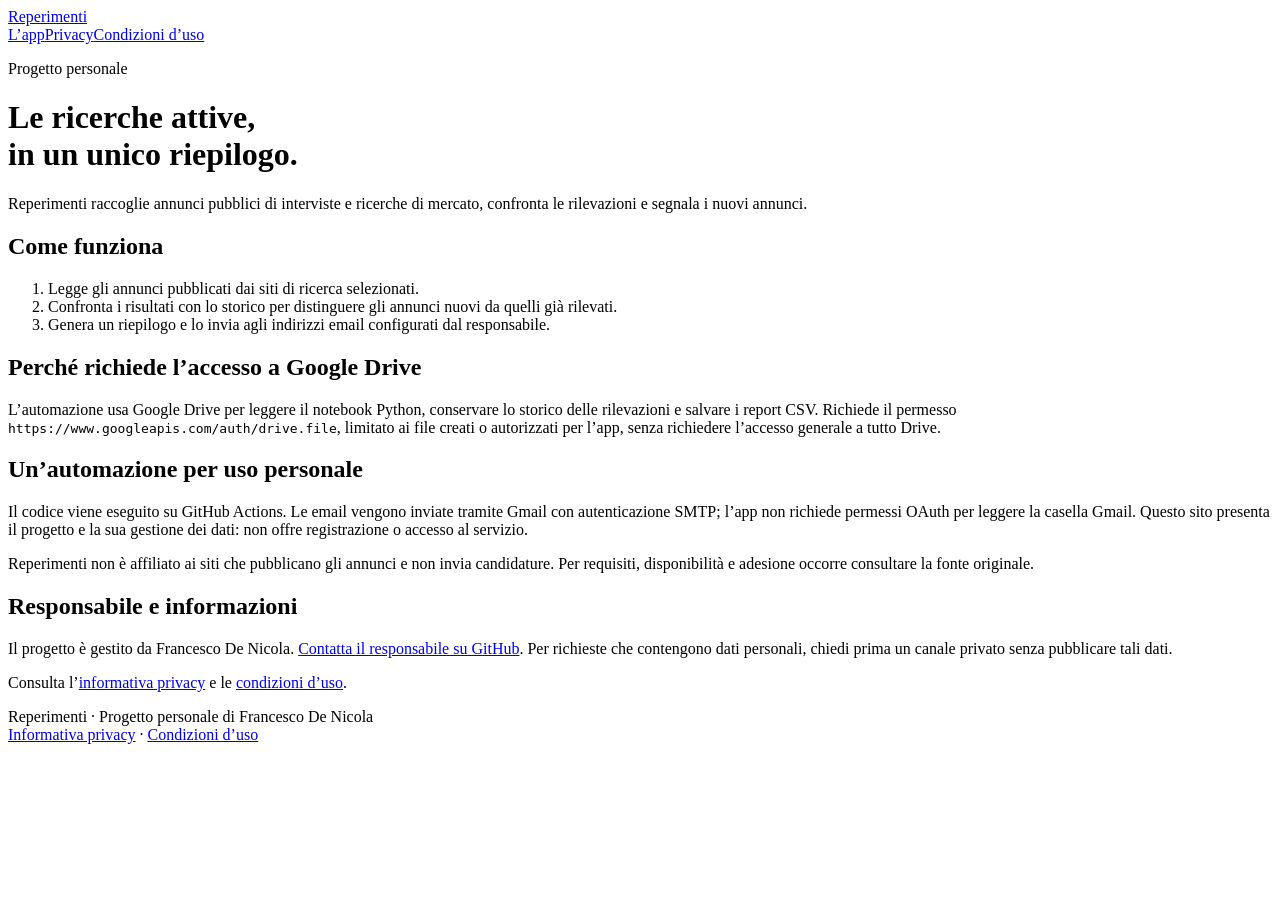
==== index.html @ 18822948 "Add index.html for Reperimenti information site" ====
<!doctype html>
<html lang="it">
<head>
<meta charset="utf-8">
<meta name="viewport" content="width=device-width, initial-scale=1">
<title>Ricerche di mercato in un unico riepilogo | Reperimenti</title>
<meta name="description" content="Reperimenti è un progetto personale che raccoglie annunci pubblici di ricerche di mercato e genera un riepilogo via email.">
<link rel="stylesheet" href="./style.css">
</head>
<body>
<header><a class="brand" href="./">Reperimenti</a><nav aria-label="Navigazione principale"><a href="./">L’app</a><a href="./privacy.html">Privacy</a><a href="./termini.html">Condizioni d’uso</a></nav></header>
<main><p class="eyebrow">Progetto personale</p><h1>Le ricerche attive,<br>in un unico riepilogo.</h1><p class="lead">Reperimenti raccoglie annunci pubblici di interviste e ricerche di mercato, confronta le rilevazioni e segnala i nuovi annunci.</p><div class="panel"><h2>Come funziona</h2><ol><li>Legge gli annunci pubblicati dai siti di ricerca selezionati.</li><li>Confronta i risultati con lo storico per distinguere gli annunci nuovi da quelli già rilevati.</li><li>Genera un riepilogo e lo invia agli indirizzi email configurati dal responsabile.</li></ol></div><h2>Perché richiede l’accesso a Google Drive</h2><p>L’automazione usa Google Drive per leggere il notebook Python, conservare lo storico delle rilevazioni e salvare i report CSV. Richiede il permesso <code>https://www.googleapis.com/auth/drive.file</code>, limitato ai file creati o autorizzati per l’app, senza richiedere l’accesso generale a tutto Drive.</p><h2>Un’automazione per uso personale</h2><p>Il codice viene eseguito su GitHub Actions. Le email vengono inviate tramite Gmail con autenticazione SMTP; l’app non richiede permessi OAuth per leggere la casella Gmail. Questo sito presenta il progetto e la sua gestione dei dati: non offre registrazione o accesso al servizio.</p><p>Reperimenti non è affiliato ai siti che pubblicano gli annunci e non invia candidature. Per requisiti, disponibilità e adesione occorre consultare la fonte originale.</p><h2>Responsabile e informazioni</h2><p>Il progetto è gestito da Francesco De Nicola. <a href="https://github.com/francescodenicola/reperimenti-info/issues">Contatta il responsabile su GitHub</a>. Per richieste che contengono dati personali, chiedi prima un canale privato senza pubblicare tali dati.</p><p>Consulta l’<a href="./privacy.html">informativa privacy</a> e le <a href="./termini.html">condizioni d’uso</a>.</p></main>
<footer>Reperimenti · Progetto personale di Francesco De Nicola<br><a href="./privacy.html">Informativa privacy</a> · <a href="./termini.html">Condizioni d’uso</a></footer>
</body></html>
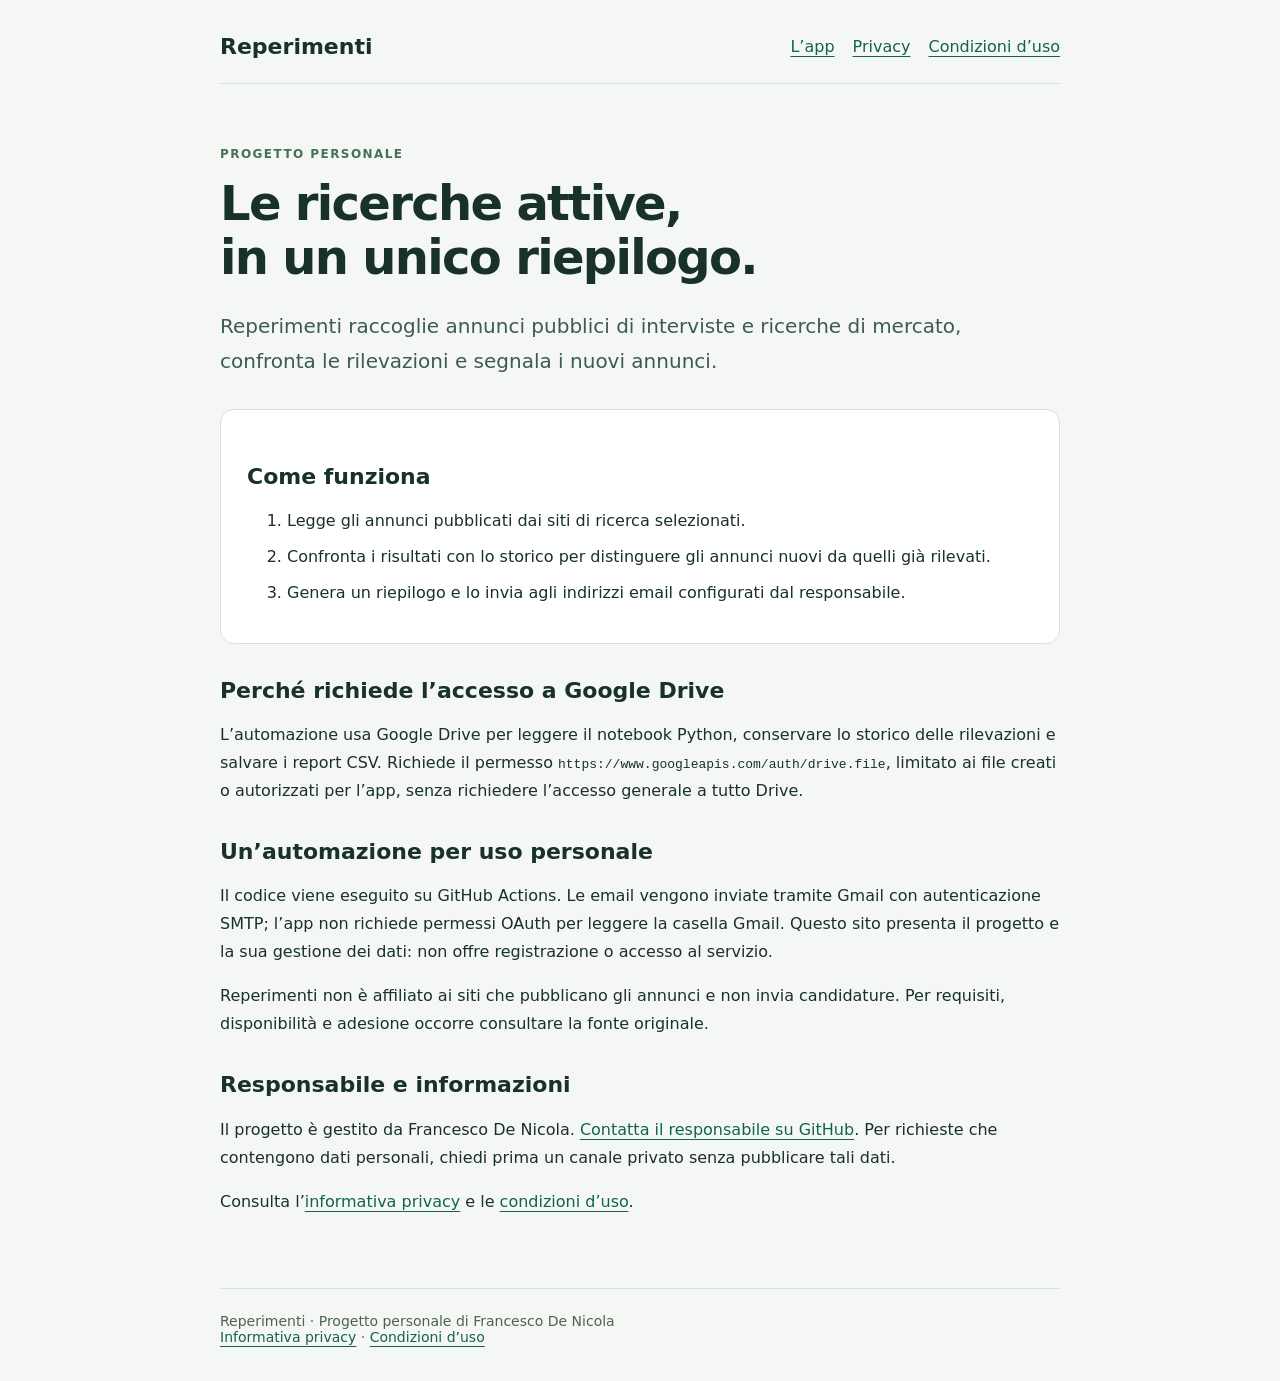
==== commit fd5b993d: "Add Google Search Console verification meta tag" ====
--- a/index.html
+++ b/index.html
@@ -2,6 +2,7 @@
 <html lang="it">
 <head>
 <meta charset="utf-8">
+<meta name="google-site-verification" content="EguJrZzqyc4O2hbrNlRsHosMPBguGzQ1p2w5G8lYS8A" />
 <meta name="viewport" content="width=device-width, initial-scale=1">
 <title>Ricerche di mercato in un unico riepilogo | Reperimenti</title>
 <meta name="description" content="Reperimenti è un progetto personale che raccoglie annunci pubblici di ricerche di mercato e genera un riepilogo via email.">
--- a/style.css
+++ b/style.css
@@ -0,0 +1 @@
+:root{color-scheme:light;font-family:system-ui,-apple-system,BlinkMacSystemFont,"Segoe UI",sans-serif;color:#18312b;background:#f5f7f4}*{box-sizing:border-box}body{margin:0}header,main,footer{width:min(840px,calc(100% - 40px));margin:auto}header{padding:34px 0 24px;border-bottom:1px solid #d7e1d9;display:flex;justify-content:space-between;align-items:center;gap:20px;flex-wrap:wrap}.brand{font-weight:750;font-size:22px;text-decoration:none;color:#18312b}nav{display:flex;gap:18px;flex-wrap:wrap}a{color:#11644b;text-underline-offset:4px}a:focus-visible{outline:3px solid #11644b;outline-offset:5px}main{padding:48px 0 56px}h1{font-size:clamp(32px,6vw,48px);line-height:1.12;letter-spacing:-.035em;margin:12px 0 24px}h2{font-size:22px;margin-top:34px}p,li{line-height:1.75}li{margin:8px 0}.eyebrow{text-transform:uppercase;letter-spacing:.12em;font-size:12px;font-weight:700;color:#46705c}.lead{font-size:20px;color:#3d5c50}.panel{padding:20px 26px;background:#fff;border:1px solid #d7e1d9;border-radius:14px;margin:30px 0}code{overflow-wrap:anywhere}footer{border-top:1px solid #d7e1d9;padding:24px 0 36px;font-size:14px;color:#496354}.date{font-size:14px;color:#496354}
